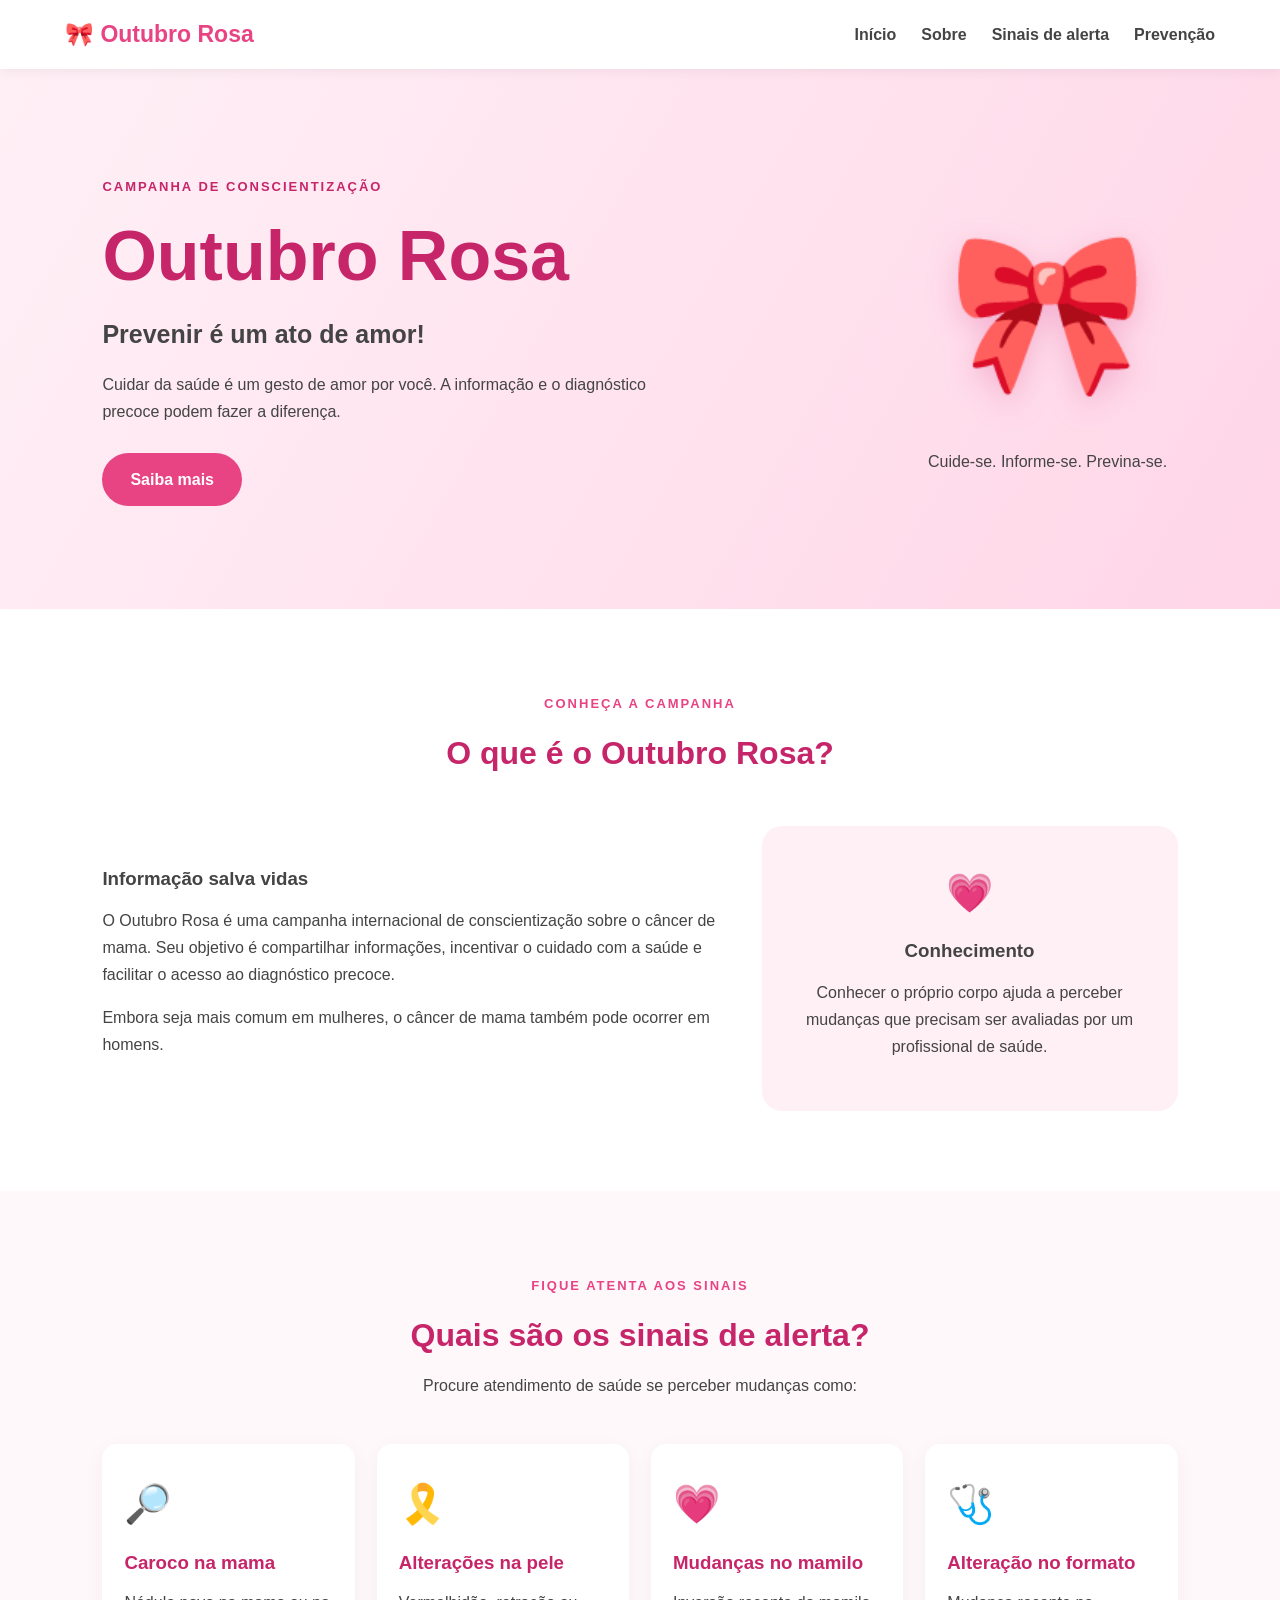
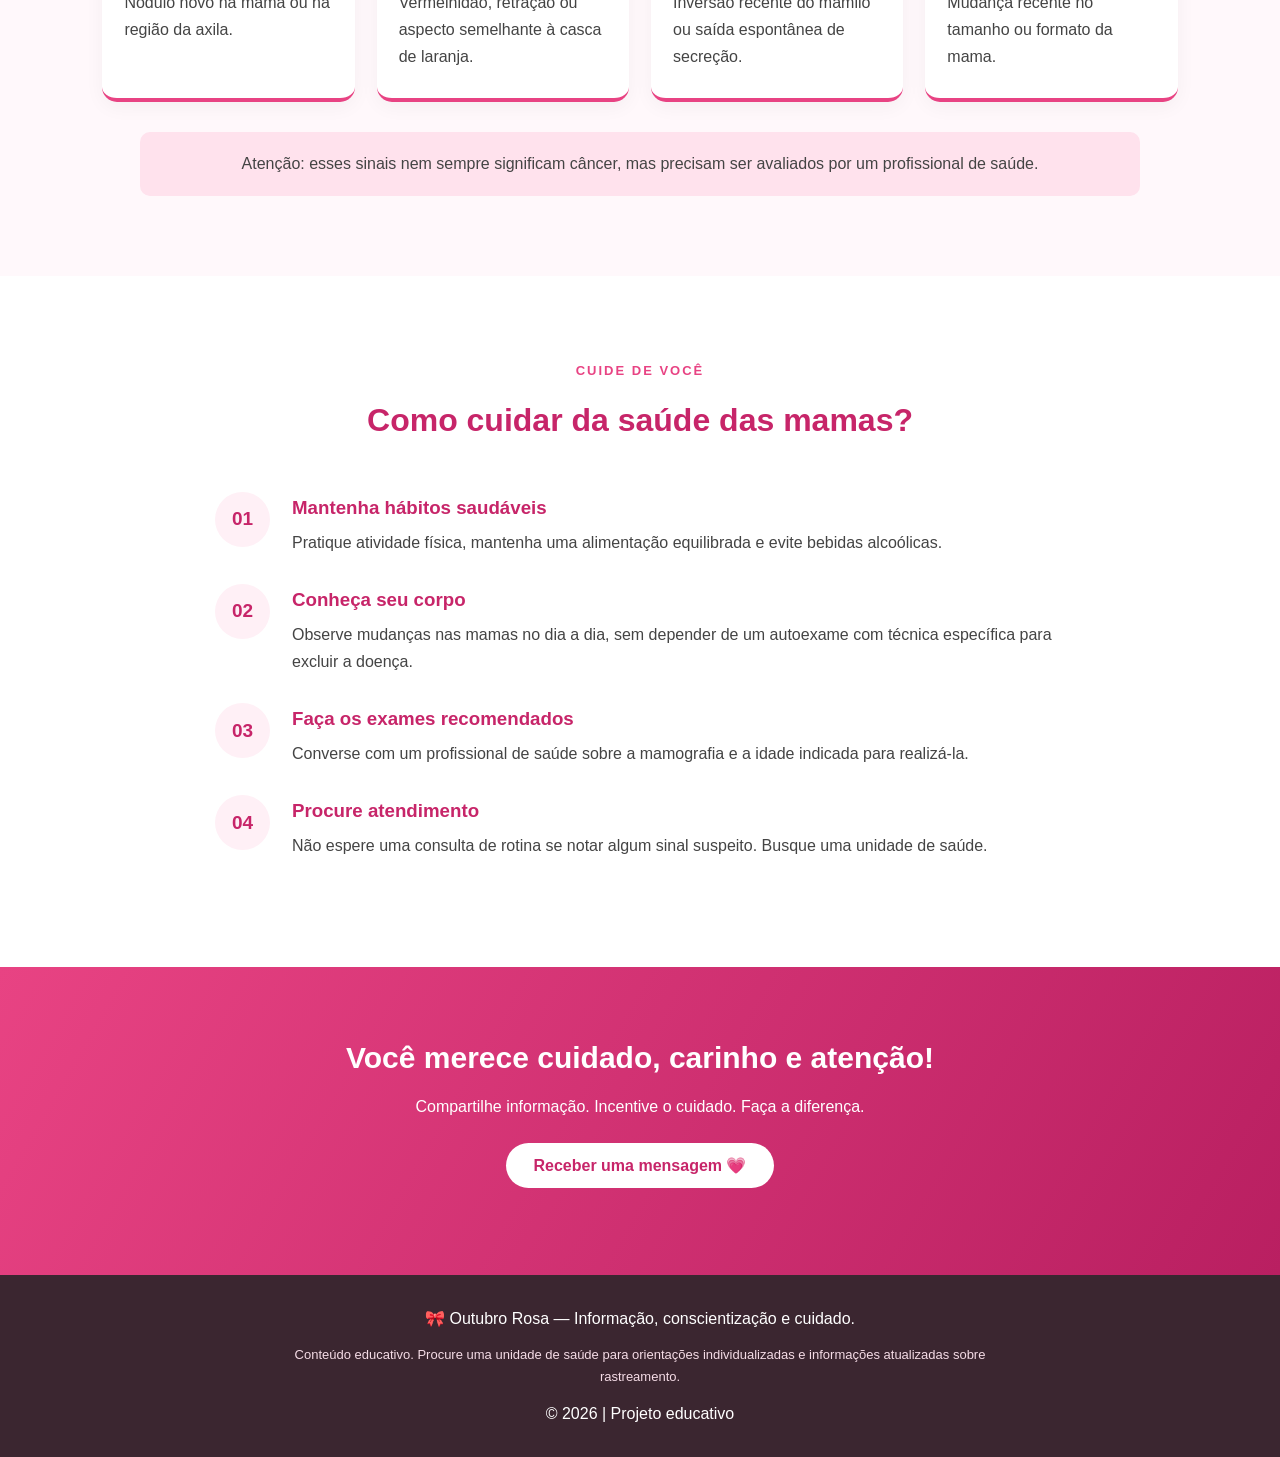
==== index.html @ a6f48fbc "Add files via upload" ====
<!DOCTYPE html>
<html lang="pt-BR">
<head>
    <meta charset="UTF-8">
    <meta name="viewport" content="width=device-width, initial-scale=1.0">
    <meta name="description" content="Site informativo sobre a campanha Outubro Rosa e a prevenção do câncer de mama.">
    <title>Outubro Rosa | Previna-se</title>
    <link rel="stylesheet" href="style.css">
</head>
<body>

    <header>
        <nav class="navbar">
            <a href="#inicio" class="logo">🎀 Outubro Rosa</a>

            <ul class="menu" id="menu">
                <li><a href="#inicio">Início</a></li>
                <li><a href="#sobre">Sobre</a></li>
                <li><a href="#sintomas">Sinais de alerta</a></li>
                <li><a href="#prevencao">Prevenção</a></li>
            </ul>

            <button class="menu-btn" id="menuBtn"
                aria-label="Abrir menu" aria-expanded="false">☰</button>
        </nav>
    </header>

    <main>
        <section class="hero" id="inicio">
            <div class="hero-content">
                <span class="tag">CAMPANHA DE CONSCIENTIZAÇÃO</span>
                <h1>Outubro Rosa</h1>
                <h2>Prevenir é um ato de amor!</h2>
                <p>
                    Cuidar da saúde é um gesto de amor por você.
                    A informação e o diagnóstico precoce podem fazer a diferença.
                </p>
                <a href="#sobre" class="btn">Saiba mais</a>
            </div>

            <div class="hero-image">
                <div class="ribbon">🎀</div>
                <p>Cuide-se. Informe-se. Previna-se.</p>
            </div>
        </section>

        <section class="section" id="sobre">
            <div class="section-title">
                <span>CONHEÇA A CAMPANHA</span>
                <h2>O que é o Outubro Rosa?</h2>
            </div>

            <div class="about-content">
                <div>
                    <h3>Informação salva vidas</h3>
                    <p>
                        O Outubro Rosa é uma campanha internacional de
                        conscientização sobre o câncer de mama. Seu objetivo
                        é compartilhar informações, incentivar o cuidado com
                        a saúde e facilitar o acesso ao diagnóstico precoce.
                    </p>
                    <p>
                        Embora seja mais comum em mulheres, o câncer de mama
                        também pode ocorrer em homens.
                    </p>
                </div>

                <div class="info-card">
                    <span class="card-icon">💗</span>
                    <h3>Conhecimento</h3>
                    <p>Conhecer o próprio corpo ajuda a perceber mudanças
                    que precisam ser avaliadas por um profissional de saúde.</p>
                </div>
            </div>
        </section>

        <section class="section symptoms" id="sintomas">
            <div class="section-title">
                <span>FIQUE ATENTA AOS SINAIS</span>
                <h2>Quais são os sinais de alerta?</h2>
                <p>Procure atendimento de saúde se perceber mudanças como:</p>
            </div>

            <div class="cards">
                <article class="card">
                    <div class="card-icon">🔎</div>
                    <h3>Caroco na mama</h3>
                    <p>Nódulo novo na mama ou na região da axila.</p>
                </article>

                <article class="card">
                    <div class="card-icon">🎗️</div>
                    <h3>Alterações na pele</h3>
                    <p>Vermelhidão, retração ou aspecto semelhante à casca de laranja.</p>
                </article>

                <article class="card">
                    <div class="card-icon">💗</div>
                    <h3>Mudanças no mamilo</h3>
                    <p>Inversão recente do mamilo ou saída espontânea de secreção.</p>
                </article>

                <article class="card">
                    <div class="card-icon">🩺</div>
                    <h3>Alteração no formato</h3>
                    <p>Mudança recente no tamanho ou formato da mama.</p>
                </article>
            </div>

            <p class="notice">
                Atenção: esses sinais nem sempre significam câncer,
                mas precisam ser avaliados por um profissional de saúde.
            </p>
        </section>

        <section class="section prevention" id="prevencao">
            <div class="section-title">
                <span>CUIDE DE VOCÊ</span>
                <h2>Como cuidar da saúde das mamas?</h2>
            </div>

            <div class="prevention-list">
                <div class="prevention-item">
                    <span>01</span>
                    <div>
                        <h3>Mantenha hábitos saudáveis</h3>
                        <p>Pratique atividade física, mantenha uma alimentação
                        equilibrada e evite bebidas alcoólicas.</p>
                    </div>
                </div>

                <div class="prevention-item">
                    <span>02</span>
                    <div>
                        <h3>Conheça seu corpo</h3>
                        <p>Observe mudanças nas mamas no dia a dia, sem depender
                        de um autoexame com técnica específica para excluir a doença.</p>
                    </div>
                </div>

                <div class="prevention-item">
                    <span>03</span>
                    <div>
                        <h3>Faça os exames recomendados</h3>
                        <p>Converse com um profissional de saúde sobre a
                        mamografia e a idade indicada para realizá-la.</p>
                    </div>
                </div>

                <div class="prevention-item">
                    <span>04</span>
                    <div>
                        <h3>Procure atendimento</h3>
                        <p>Não espere uma consulta de rotina se notar algum
                        sinal suspeito. Busque uma unidade de saúde.</p>
                    </div>
                </div>
            </div>
        </section>

        <section class="message">
            <h2>Você merece cuidado, carinho e atenção!</h2>
            <p>Compartilhe informação. Incentive o cuidado. Faça a diferença.</p>
            <button class="btn btn-light" id="messageBtn">
                Receber uma mensagem 💗
            </button>
            <p id="mensagem" class="mensagem" aria-live="polite"></p>
        </section>
    </main>

    <footer>
        <p>🎀 Outubro Rosa — Informação, conscientização e cuidado.</p>
        <p class="footer-small">
            Conteúdo educativo. Procure uma unidade de saúde para orientações
            individualizadas e informações atualizadas sobre rastreamento.
        </p>
        <p>&copy; <span id="ano"></span> | Projeto educativo</p>
    </footer>

    <script src="script.js"></script>
</body>
</html>
---- style.css ----
/* Configurações gerais */
* {
    margin: 0;
    padding: 0;
    box-sizing: border-box;
    scroll-behavior: smooth;
}

:root {
    --rosa: #e84383;
    --rosa-escuro: #c72569;
    --rosa-claro: #fff0f6;
    --branco: #ffffff;
    --texto: #444444;
}

body {
    font-family: Arial, Helvetica, sans-serif;
    color: var(--texto);
    line-height: 1.7;
}

a {
    text-decoration: none;
}

header {
    background-color: var(--branco);
    box-shadow: 0 2px 12px #00000010;
    position: sticky;
    top: 0;
    z-index: 100;
}

.navbar {
    max-width: 1200px;
    margin: auto;
    padding: 15px 25px;
    display: flex;
    justify-content: space-between;
    align-items: center;
}

.logo {
    color: var(--rosa);
    font-size: 23px;
    font-weight: bold;
}

.menu {
    display: flex;
    list-style: none;
    gap: 25px;
}

.menu a {
    color: var(--texto);
    font-weight: bold;
    transition: 0.3s;
}

.menu a:hover {
    color: var(--rosa);
}

.menu-btn {
    display: none;
    border: none;
    background: none;
    font-size: 27px;
    cursor: pointer;
}

/* Seção inicial */
.hero {
    min-height: 540px;
    padding: 70px 8%;
    background: linear-gradient(120deg, #fff0f6, #ffd6e7);
    display: flex;
    align-items: center;
    justify-content: space-between;
    gap: 40px;
}

.hero-content {
    max-width: 600px;
}

.tag {
    color: var(--rosa-escuro);
    font-size: 13px;
    font-weight: bold;
    letter-spacing: 2px;
}

.hero h1 {
    color: var(--rosa-escuro);
    font-size: clamp(42px, 6vw, 70px);
    line-height: 1.2;
    margin: 15px 0;
}

.hero h2 {
    font-size: 25px;
    margin-bottom: 15px;
}

.hero p {
    margin-bottom: 28px;
}

.btn {
    display: inline-block;
    padding: 13px 28px;
    background: var(--rosa);
    color: var(--branco);
    border: none;
    border-radius: 30px;
    font-size: 16px;
    font-weight: bold;
    cursor: pointer;
    transition: 0.3s;
}

.btn:hover {
    background: var(--rosa-escuro);
    transform: translateY(-2px);
}

.hero-image {
    min-width: 260px;
    text-align: center;
}

.ribbon {
    font-size: 160px;
    filter: drop-shadow(0 10px 15px #d6338440);
}

/* Seções */
.section {
    padding: 80px 8%;
    max-width: 1400px;
    margin: auto;
}

.section-title {
    text-align: center;
    margin-bottom: 45px;
}

.section-title span {
    color: var(--rosa);
    font-size: 13px;
    font-weight: bold;
    letter-spacing: 2px;
}

.section-title h2 {
    color: var(--rosa-escuro);
    font-size: 32px;
    margin: 10px 0;
}

.about-content {
    display: grid;
    grid-template-columns: 1.5fr 1fr;
    gap: 35px;
    align-items: center;
}

.about-content h3 {
    margin-bottom: 12px;
}

.about-content p {
    margin-bottom: 15px;
}

.info-card {
    padding: 35px;
    background: var(--rosa-claro);
    border-radius: 20px;
    text-align: center;
}

.card-icon {
    font-size: 38px;
    display: block;
    margin-bottom: 10px;
}

/* Cartões de sinais de alerta */
.symptoms {
    max-width: none;
    background: #fff8fb;
}

.cards {
    max-width: 1200px;
    margin: auto;
    display: grid;
    grid-template-columns: repeat(4, 1fr);
    gap: 22px;
}

.card {
    background: var(--branco);
    padding: 28px 22px;
    border-radius: 15px;
    box-shadow: 0 5px 20px #0000000b;
    border-bottom: 4px solid var(--rosa);
    transition: 0.3s;
}

.card:hover {
    transform: translateY(-6px);
    box-shadow: 0 10px 25px #e8438320;
}

.card h3 {
    color: var(--rosa-escuro);
    margin-bottom: 10px;
}

.notice {
    max-width: 1000px;
    margin: 30px auto 0;
    padding: 18px;
    background: #ffe2ed;
    border-radius: 10px;
    text-align: center;
}

/* Prevenção */
.prevention-list {
    max-width: 850px;
    margin: auto;
}

.prevention-item {
    display: flex;
    align-items: flex-start;
    gap: 22px;
    margin-bottom: 28px;
}

.prevention-item > span {
    min-width: 55px;
    height: 55px;
    display: grid;
    place-items: center;
    background: var(--rosa-claro);
    color: var(--rosa-escuro);
    border-radius: 50%;
    font-weight: bold;
    font-size: 19px;
}

.prevention-item h3 {
    color: var(--rosa-escuro);
    margin-bottom: 5px;
}

/* Mensagem final */
.message {
    background: linear-gradient(120deg, #e84383, #b91f61);
    color: var(--branco);
    text-align: center;
    padding: 65px 20px;
}

.message h2 {
    font-size: 30px;
    margin-bottom: 10px;
}

.message p {
    margin-bottom: 22px;
}

.btn-light {
    background: var(--branco);
    color: var(--rosa-escuro);
}

.btn-light:hover {
    background: var(--rosa-claro);
    color: var(--rosa-escuro);
}

.mensagem {
    font-weight: bold;
    margin-top: 20px;
}

/* Rodapé */
footer {
    background: #3b2630;
    color: var(--branco);
    text-align: center;
    padding: 30px 20px;
}

.footer-small {
    max-width: 700px;
    margin: 12px auto;
    font-size: 13px;
    color: #f5dce6;
}

/* Responsividade para celulares */
@media (max-width: 900px) {
    .cards {
        grid-template-columns: repeat(2, 1fr);
    }

    .hero {
        text-align: center;
        flex-direction: column;
    }

    .about-content {
        grid-template-columns: 1fr;
    }
}

@media (max-width: 650px) {
    .navbar {
        flex-wrap: wrap;
    }

    .menu-btn {
        display: block;
    }

    .menu {
        display: none;
        width: 100%;
        flex-direction: column;
        gap: 12px;
        padding: 20px 0 5px;
    }

    .menu.active {
        display: flex;
    }

    .cards {
        grid-template-columns: 1fr;
    }

    .hero {
        padding: 55px 7%;
    }

    .ribbon {
        font-size: 110px;
    }

    .section {
        padding: 55px 7%;
    }

    .section-title h2 {
        font-size: 26px;
    }

    .message h2 {
        font-size: 25px;
    }
}
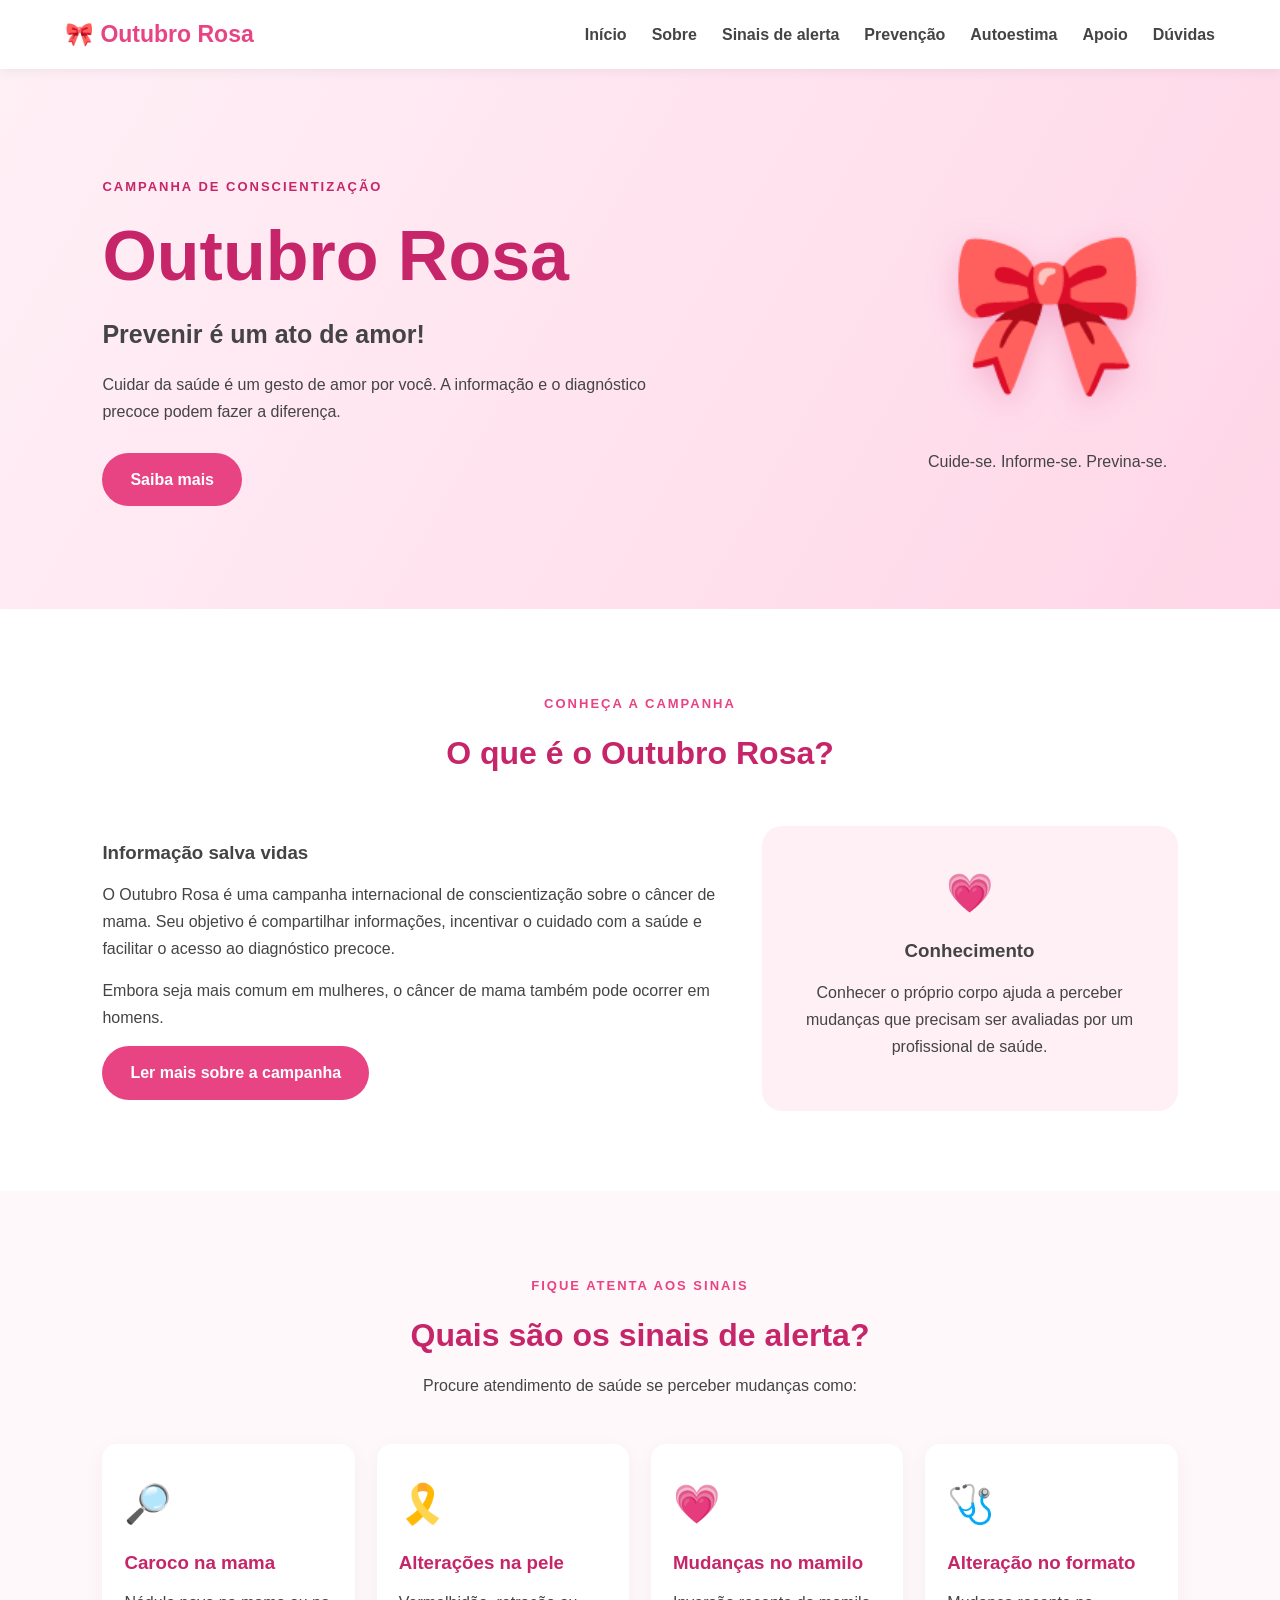
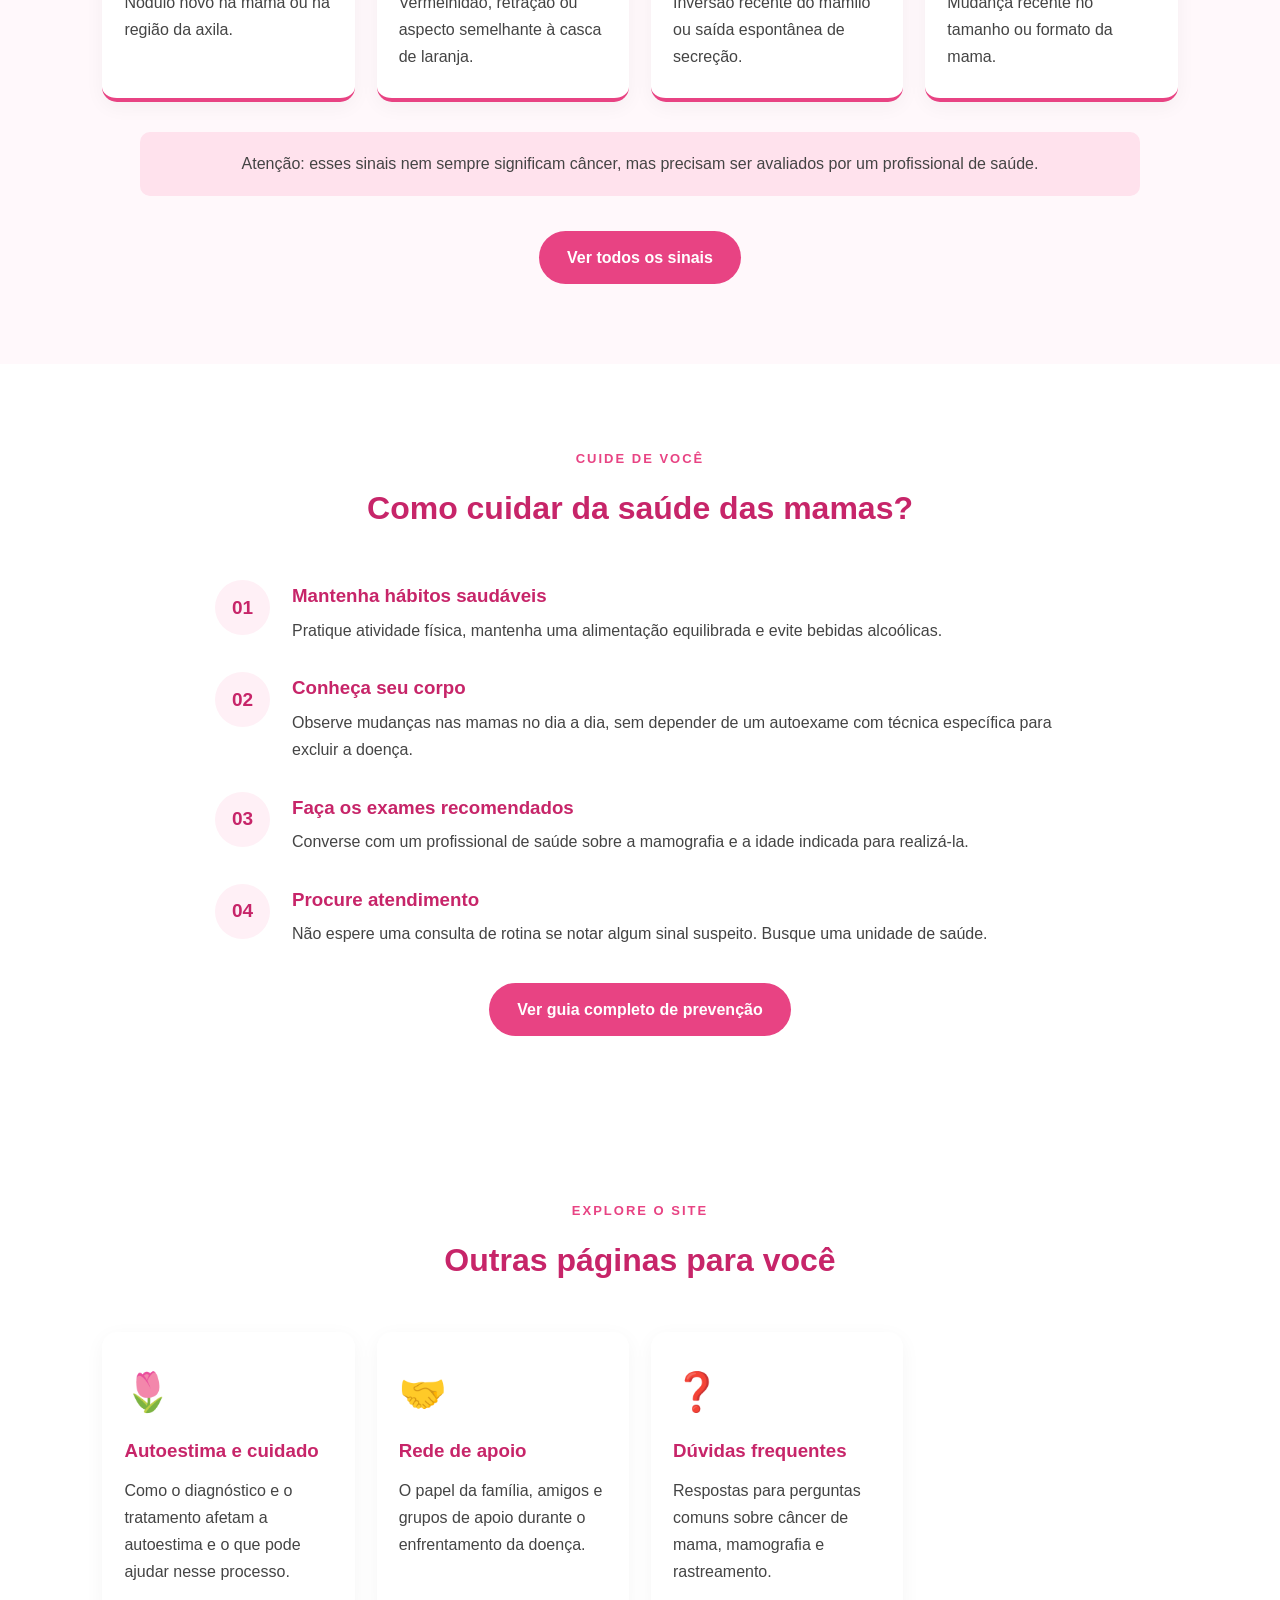
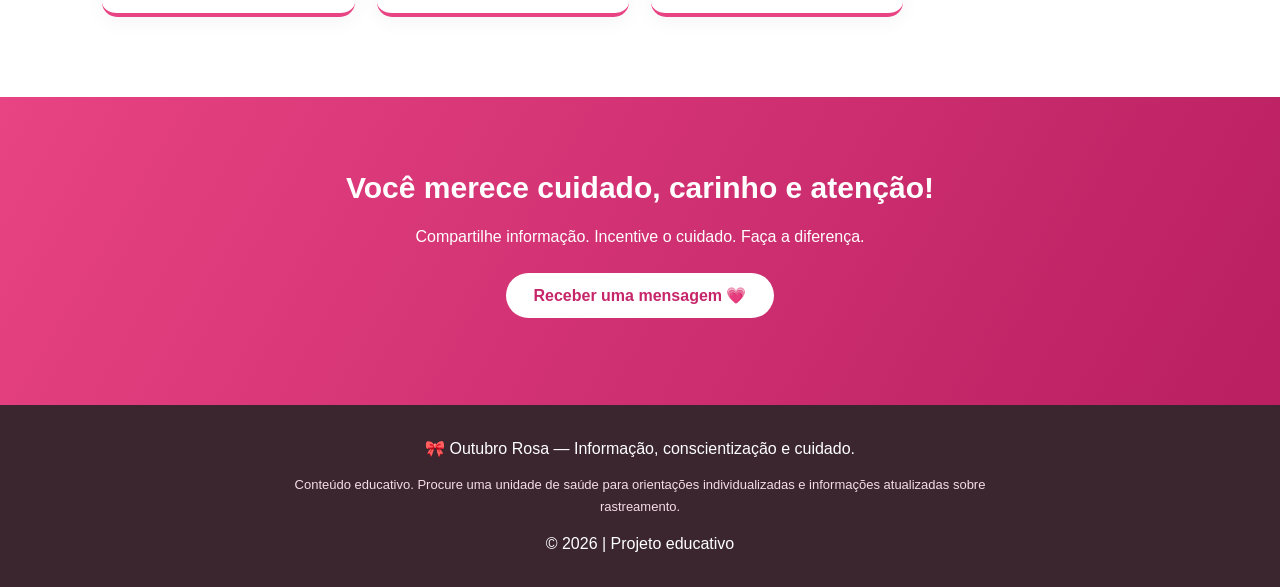
==== commit 4f1af22c: "Add files via upload" ====
--- a/index.html
+++ b/index.html
@@ -1,4 +1,3 @@
-
 <!DOCTYPE html>
 <html lang="pt-BR">
 <head>
@@ -12,13 +11,16 @@
 
     <header>
         <nav class="navbar">
-            <a href="#inicio" class="logo">🎀 Outubro Rosa</a>
+            <a href="index.html" class="logo">🎀 Outubro Rosa</a>
 
             <ul class="menu" id="menu">
-                <li><a href="#inicio">Início</a></li>
-                <li><a href="#sobre">Sobre</a></li>
-                <li><a href="#sintomas">Sinais de alerta</a></li>
-                <li><a href="#prevencao">Prevenção</a></li>
+                <li><a href="index.html">Início</a></li>
+                <li><a href="sobre.html">Sobre</a></li>
+                <li><a href="sinais.html">Sinais de alerta</a></li>
+                <li><a href="prevencao.html">Prevenção</a></li>
+                <li><a href="autoestima.html">Autoestima</a></li>
+                <li><a href="apoio.html">Apoio</a></li>
+                <li><a href="faq.html">Dúvidas</a></li>
             </ul>
 
             <button class="menu-btn" id="menuBtn"
@@ -36,7 +38,7 @@
                     Cuidar da saúde é um gesto de amor por você.
                     A informação e o diagnóstico precoce podem fazer a diferença.
                 </p>
-                <a href="#sobre" class="btn">Saiba mais</a>
+                <a href="sobre.html" class="btn">Saiba mais</a>
             </div>
 
             <div class="hero-image">
@@ -64,6 +66,7 @@
                         Embora seja mais comum em mulheres, o câncer de mama
                         também pode ocorrer em homens.
                     </p>
+                    <a href="sobre.html" class="btn">Ler mais sobre a campanha</a>
                 </div>
 
                 <div class="info-card">
@@ -112,6 +115,10 @@
                 Atenção: esses sinais nem sempre significam câncer,
                 mas precisam ser avaliados por um profissional de saúde.
             </p>
+
+            <div class="center">
+                <a href="sinais.html" class="btn">Ver todos os sinais</a>
+            </div>
         </section>
 
         <section class="section prevention" id="prevencao">
@@ -156,6 +163,40 @@
                         sinal suspeito. Busque uma unidade de saúde.</p>
                     </div>
                 </div>
+            </div>
+
+            <div class="center">
+                <a href="prevencao.html" class="btn">Ver guia completo de prevenção</a>
+            </div>
+        </section>
+
+        <section class="section quick-links">
+            <div class="section-title">
+                <span>EXPLORE O SITE</span>
+                <h2>Outras páginas para você</h2>
+            </div>
+
+            <div class="cards">
+                <a class="card link-card" href="autoestima.html">
+                    <div class="card-icon">🌷</div>
+                    <h3>Autoestima e cuidado</h3>
+                    <p>Como o diagnóstico e o tratamento afetam a autoestima
+                    e o que pode ajudar nesse processo.</p>
+                </a>
+
+                <a class="card link-card" href="apoio.html">
+                    <div class="card-icon">🤝</div>
+                    <h3>Rede de apoio</h3>
+                    <p>O papel da família, amigos e grupos de apoio durante
+                    o enfrentamento da doença.</p>
+                </a>
+
+                <a class="card link-card" href="faq.html">
+                    <div class="card-icon">❓</div>
+                    <h3>Dúvidas frequentes</h3>
+                    <p>Respostas para perguntas comuns sobre câncer de mama,
+                    mamografia e rastreamento.</p>
+                </a>
             </div>
         </section>
 
@@ -180,4 +221,4 @@
 
     <script src="script.js"></script>
 </body>
-</html>
+</html>
--- a/style.css
+++ b/style.css
@@ -1,5 +1,6 @@
-
-/* Configurações gerais */
+/* ============================
+   Configurações gerais
+   ============================ */
 * {
     margin: 0;
     padding: 0;
@@ -25,6 +26,9 @@
     text-decoration: none;
 }
 
+/* ============================
+   Cabeçalho e navegação
+   ============================ */
 header {
     background-color: var(--branco);
     box-shadow: 0 2px 12px #00000010;
@@ -72,7 +76,9 @@
     cursor: pointer;
 }
 
-/* Seção inicial */
+/* ============================
+   Seção inicial (hero)
+   ============================ */
 .hero {
     min-height: 540px;
     padding: 70px 8%;
@@ -138,7 +144,9 @@
     filter: drop-shadow(0 10px 15px #d6338440);
 }
 
-/* Seções */
+/* ============================
+   Seções genéricas
+   ============================ */
 .section {
     padding: 80px 8%;
     max-width: 1400px;
@@ -163,6 +171,9 @@
     margin: 10px 0;
 }
 
+/* ============================
+   Bloco "Sobre" / conteúdo em duas colunas
+   ============================ */
 .about-content {
     display: grid;
     grid-template-columns: 1.5fr 1fr;
@@ -191,7 +202,9 @@
     margin-bottom: 10px;
 }
 
-/* Cartões de sinais de alerta */
+/* ============================
+   Cartões (sinais de alerta, links, etc.)
+   ============================ */
 .symptoms {
     max-width: none;
     background: #fff8fb;
@@ -224,6 +237,20 @@
     margin-bottom: 10px;
 }
 
+/* Cartões que também são links */
+.link-card {
+    text-decoration: none;
+    color: var(--texto);
+    display: block;
+}
+
+.link-card:hover {
+    text-decoration: none;
+}
+
+/* ============================
+   Aviso destacado
+   ============================ */
 .notice {
     max-width: 1000px;
     margin: 30px auto 0;
@@ -233,7 +260,9 @@
     text-align: center;
 }
 
-/* Prevenção */
+/* ============================
+   Lista de prevenção
+   ============================ */
 .prevention-list {
     max-width: 850px;
     margin: auto;
@@ -263,7 +292,9 @@
     margin-bottom: 5px;
 }
 
-/* Mensagem final */
+/* ============================
+   Seção de mensagem final
+   ============================ */
 .message {
     background: linear-gradient(120deg, #e84383, #b91f61);
     color: var(--branco);
@@ -295,7 +326,9 @@
     margin-top: 20px;
 }
 
-/* Rodapé */
+/* ============================
+   Rodapé
+   ============================ */
 footer {
     background: #3b2630;
     color: var(--branco);
@@ -310,7 +343,70 @@
     color: #f5dce6;
 }
 
-/* Responsividade para celulares */
+/* ============================
+   Listas dentro do conteúdo
+   ============================ */
+.list {
+    margin: 10px 0 0 20px;
+}
+
+.list li {
+    margin-bottom: 8px;
+}
+
+/* ============================
+   Utilidades
+   ============================ */
+.center {
+    text-align: center;
+    margin-top: 35px;
+}
+
+/* ============================
+   FAQ (perguntas frequentes)
+   ============================ */
+.faq {
+    max-width: 900px;
+    margin: auto;
+}
+
+.faq details {
+    background: var(--branco);
+    border-radius: 12px;
+    padding: 18px 22px;
+    margin-bottom: 14px;
+    box-shadow: 0 5px 18px #0000000b;
+    border-left: 4px solid var(--rosa);
+}
+
+.faq summary {
+    cursor: pointer;
+    font-weight: bold;
+    color: var(--rosa-escuro);
+    list-style: none;
+}
+
+.faq summary::-webkit-details-marker {
+    display: none;
+}
+
+.faq summary::after {
+    content: "＋";
+    float: right;
+    font-weight: bold;
+}
+
+.faq details[open] summary::after {
+    content: "－";
+}
+
+.faq p {
+    margin-top: 12px;
+}
+
+/* ============================
+   Responsividade
+   ============================ */
 @media (max-width: 900px) {
     .cards {
         grid-template-columns: repeat(2, 1fr);
@@ -370,4 +466,12 @@
     .message h2 {
         font-size: 25px;
     }
-}
+
+    .faq details {
+        padding: 14px 16px;
+    }
+
+    .list {
+        margin-left: 16px;
+    }
+}
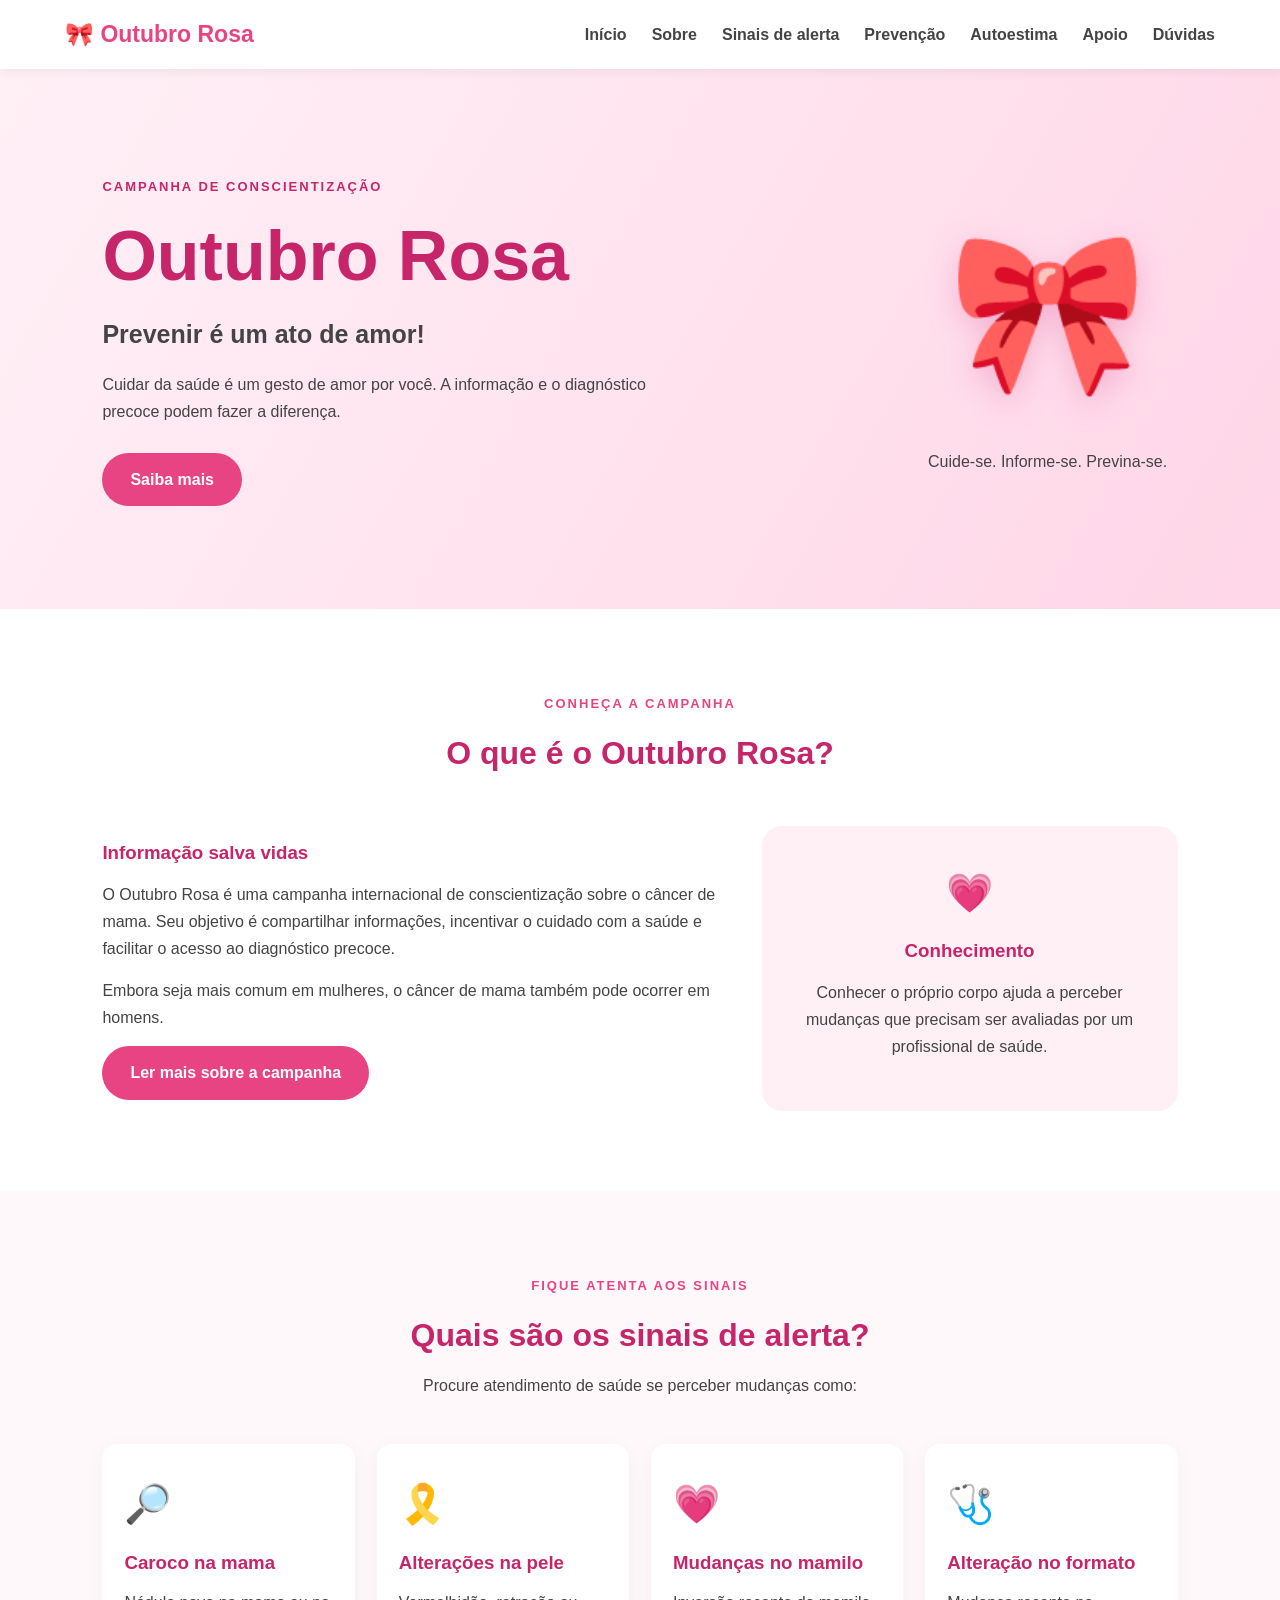
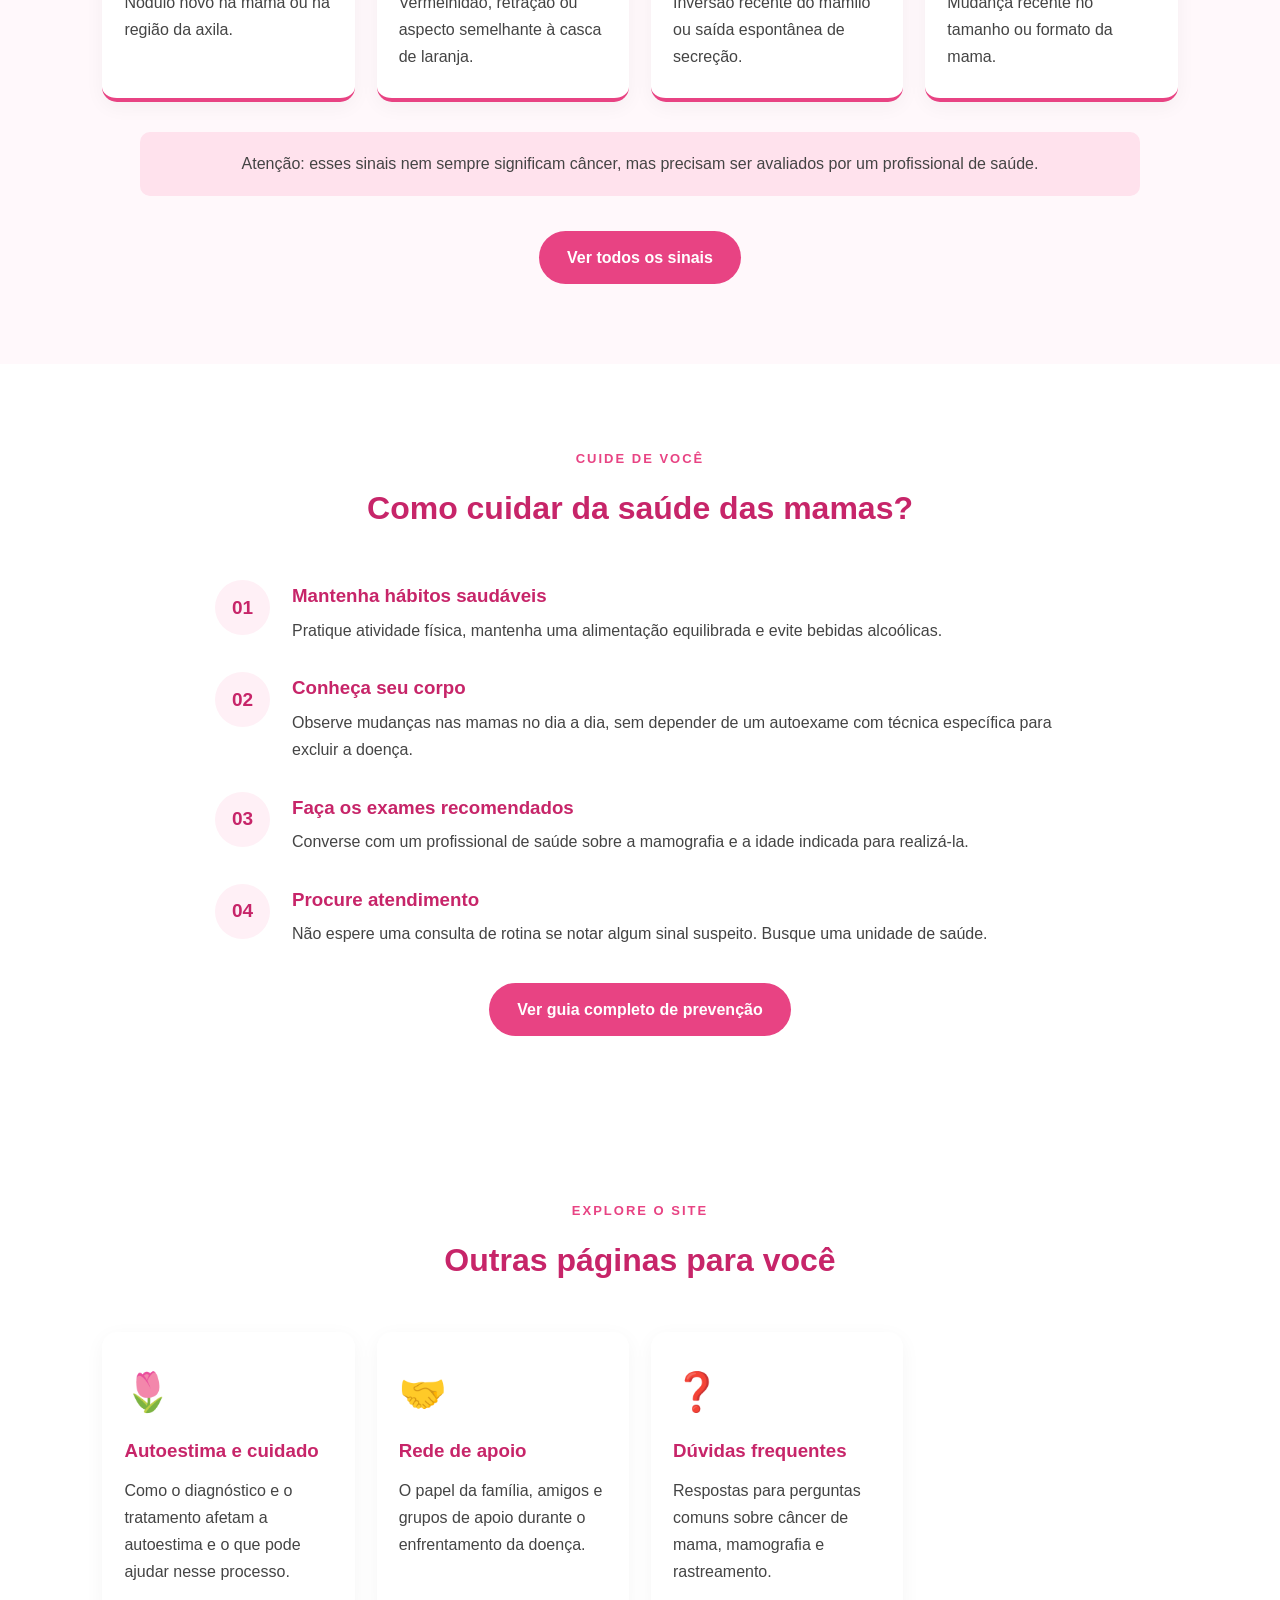
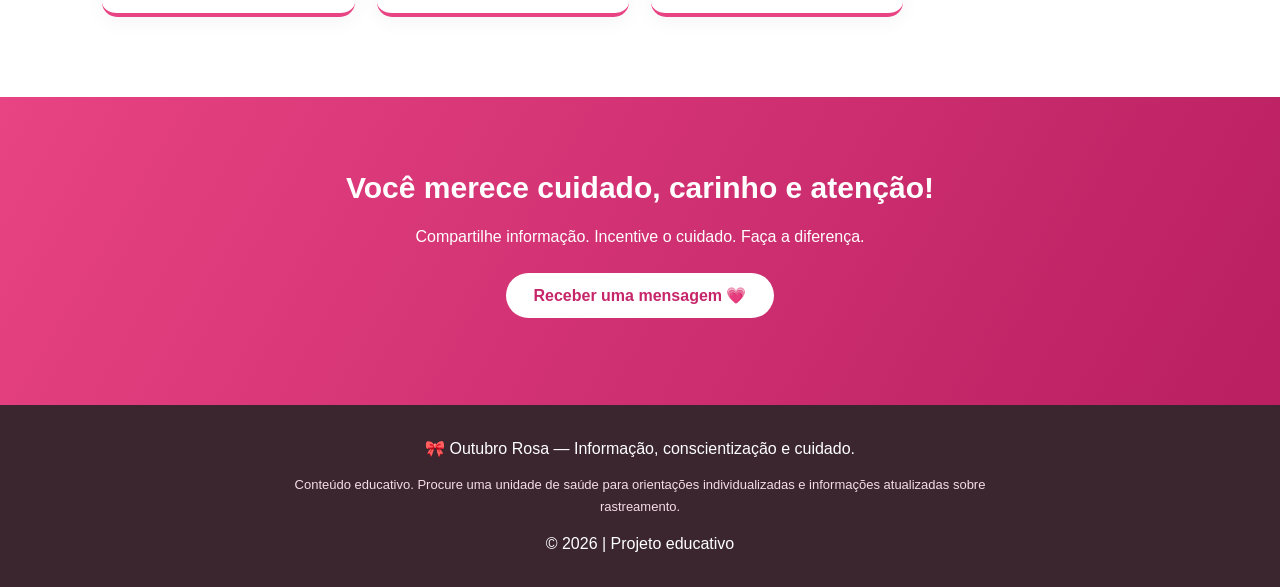
==== commit e5d7472a: "Add files via upload" ====
--- a/index.html
+++ b/index.html
@@ -2,7 +2,7 @@
 <html lang="pt-BR">
 <head>
     <meta charset="UTF-8">
-    <meta name="viewport" content="width=device-width, initial-scale=1.0">
+    <meta name="viewport" content="width=device-width, initial-scale=1.0, viewport-fit=cover">
     <meta name="description" content="Site informativo sobre a campanha Outubro Rosa e a prevenção do câncer de mama.">
     <title>Outubro Rosa | Previna-se</title>
     <link rel="stylesheet" href="style.css">
--- a/style.css
+++ b/style.css
@@ -44,6 +44,7 @@
     display: flex;
     justify-content: space-between;
     align-items: center;
+    flex-wrap: wrap;
 }
 
 .logo {
@@ -74,6 +75,7 @@
     background: none;
     font-size: 27px;
     cursor: pointer;
+    color: var(--rosa-escuro);
 }
 
 /* ============================
@@ -127,6 +129,7 @@
     font-weight: bold;
     cursor: pointer;
     transition: 0.3s;
+    text-align: center;
 }
 
 .btn:hover {
@@ -183,6 +186,7 @@
 
 .about-content h3 {
     margin-bottom: 12px;
+    color: var(--rosa-escuro);
 }
 
 .about-content p {
@@ -407,6 +411,27 @@
 /* ============================
    Responsividade
    ============================ */
+
+/* Tablets grandes e notebooks pequenos */
+@media (max-width: 1100px) {
+    .navbar {
+        padding: 15px 20px;
+    }
+
+    .menu {
+        gap: 18px;
+    }
+
+    .section {
+        padding: 70px 6%;
+    }
+
+    .hero {
+        padding: 60px 6%;
+    }
+}
+
+/* Tablets */
 @media (max-width: 900px) {
     .cards {
         grid-template-columns: repeat(2, 1fr);
@@ -415,63 +440,249 @@
     .hero {
         text-align: center;
         flex-direction: column;
+        gap: 25px;
+    }
+
+    .hero-content {
+        max-width: 100%;
     }
 
     .about-content {
         grid-template-columns: 1fr;
     }
-}
-
+
+    .section {
+        padding: 65px 6%;
+    }
+}
+
+/* Celulares grandes */
 @media (max-width: 650px) {
     .navbar {
-        flex-wrap: wrap;
+        padding: 14px 18px;
     }
 
     .menu-btn {
         display: block;
+        padding: 6px 10px;
+        border-radius: 8px;
+        line-height: 1;
+        min-width: 44px;
+        min-height: 44px;
     }
 
     .menu {
         display: none;
         width: 100%;
         flex-direction: column;
-        gap: 12px;
-        padding: 20px 0 5px;
+        gap: 6px;
+        padding: 14px 0 6px;
+        border-top: 1px solid #f1d3df;
+        margin-top: 12px;
     }
 
     .menu.active {
         display: flex;
     }
 
+    .menu li {
+        width: 100%;
+    }
+
+    .menu a {
+        display: block;
+        width: 100%;
+        padding: 12px 6px;
+        border-radius: 8px;
+        font-size: 16px;
+    }
+
+    .menu a:active {
+        background: var(--rosa-claro);
+        color: var(--rosa-escuro);
+    }
+
     .cards {
         grid-template-columns: 1fr;
+        gap: 18px;
     }
 
     .hero {
-        padding: 55px 7%;
+        padding: 45px 6% 55px;
+        min-height: auto;
+    }
+
+    .hero h1 {
+        font-size: clamp(34px, 10vw, 48px);
+        margin: 10px 0;
+    }
+
+    .hero h2 {
+        font-size: 20px;
+    }
+
+    .hero p {
+        font-size: 15px;
+        margin-bottom: 22px;
+    }
+
+    .tag {
+        font-size: 11px;
+        letter-spacing: 1.5px;
     }
 
     .ribbon {
-        font-size: 110px;
+        font-size: 96px;
     }
 
     .section {
-        padding: 55px 7%;
+        padding: 50px 6%;
+    }
+
+    .section-title {
+        margin-bottom: 32px;
     }
 
     .section-title h2 {
-        font-size: 26px;
+        font-size: 24px;
+    }
+
+    .section-title span {
+        font-size: 11px;
+        letter-spacing: 1.5px;
+    }
+
+    .about-content h3 {
+        font-size: 18px;
+    }
+
+    .info-card {
+        padding: 26px 20px;
+    }
+
+    .card {
+        padding: 22px 18px;
+    }
+
+    .card h3 {
+        font-size: 17px;
+    }
+
+    .prevention-item {
+        gap: 16px;
+        margin-bottom: 22px;
+    }
+
+    .prevention-item > span {
+        min-width: 46px;
+        height: 46px;
+        font-size: 16px;
+    }
+
+    .prevention-item h3 {
+        font-size: 17px;
+    }
+
+    .notice {
+        padding: 16px;
+        font-size: 15px;
+        margin-top: 24px;
+    }
+
+    .message {
+        padding: 55px 18px;
     }
 
     .message h2 {
-        font-size: 25px;
+        font-size: 22px;
+    }
+
+    .btn {
+        padding: 12px 22px;
+        font-size: 15px;
     }
 
     .faq details {
         padding: 14px 16px;
     }
 
+    .faq summary {
+        font-size: 16px;
+    }
+
     .list {
         margin-left: 16px;
     }
+
+    footer {
+        padding: 26px 16px;
+    }
+
+    .footer-small {
+        font-size: 12px;
+    }
+}
+
+/* Celulares pequenos (iPhone SE, Galaxy antigos etc.) */
+@media (max-width: 380px) {
+    .logo {
+        font-size: 19px;
+    }
+
+    .hero h1 {
+        font-size: 32px;
+    }
+
+    .hero h2 {
+        font-size: 18px;
+    }
+
+    .ribbon {
+        font-size: 80px;
+    }
+
+    .section-title h2 {
+        font-size: 21px;
+    }
+
+    .card {
+        padding: 20px 16px;
+    }
+
+    .prevention-item > span {
+        min-width: 40px;
+        height: 40px;
+        font-size: 14px;
+    }
+
+    .btn {
+        font-size: 14px;
+        padding: 11px 18px;
+    }
+}
+
+/* Ajustes para telas em paisagem (celular deitado) */
+@media (max-height: 500px) and (orientation: landscape) {
+    .hero {
+        min-height: auto;
+        padding: 40px 6%;
+        flex-direction: row;
+        text-align: left;
+    }
+
+    .hero-image {
+        min-width: 160px;
+    }
+
+    .ribbon {
+        font-size: 90px;
+    }
+}
+
+/* Acessibilidade: respeita quem prefere menos animação */
+@media (prefers-reduced-motion: reduce) {
+    * {
+        transition: none !important;
+        scroll-behavior: auto !important;
+    }
 }
